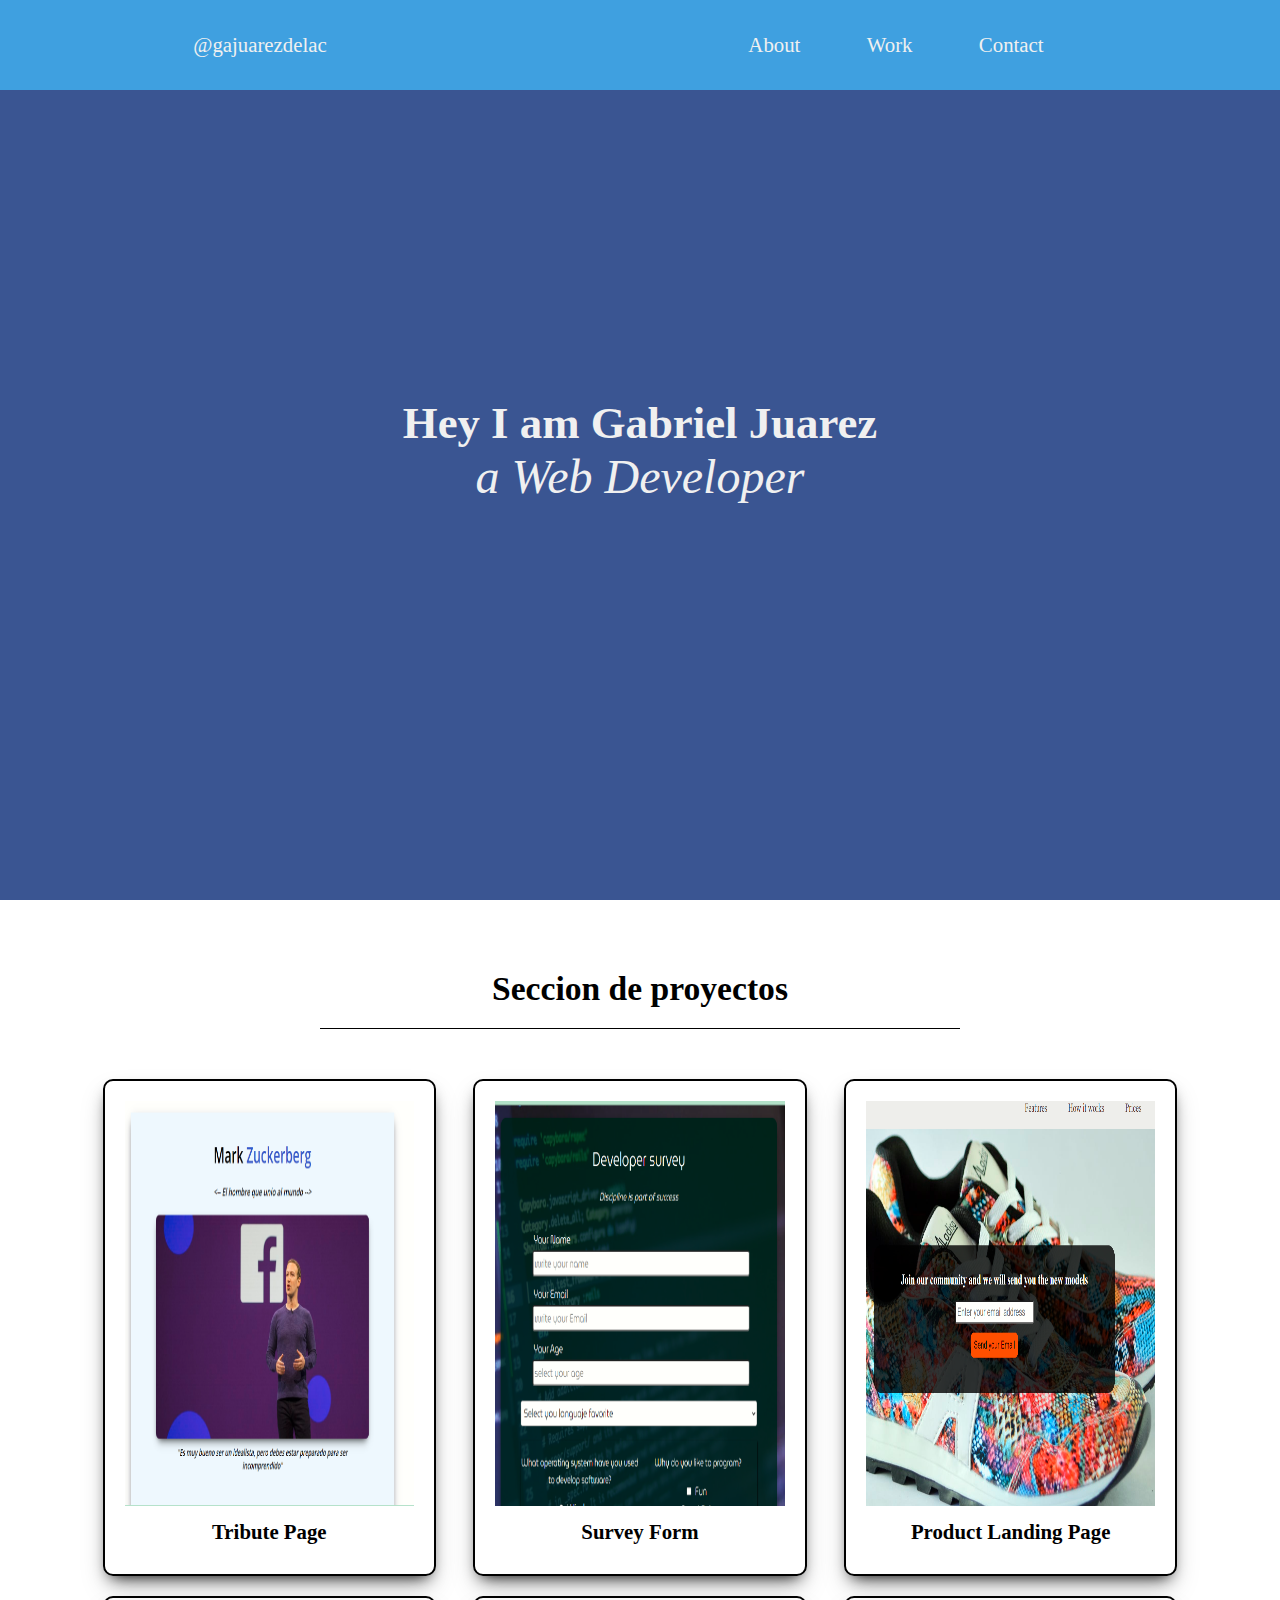
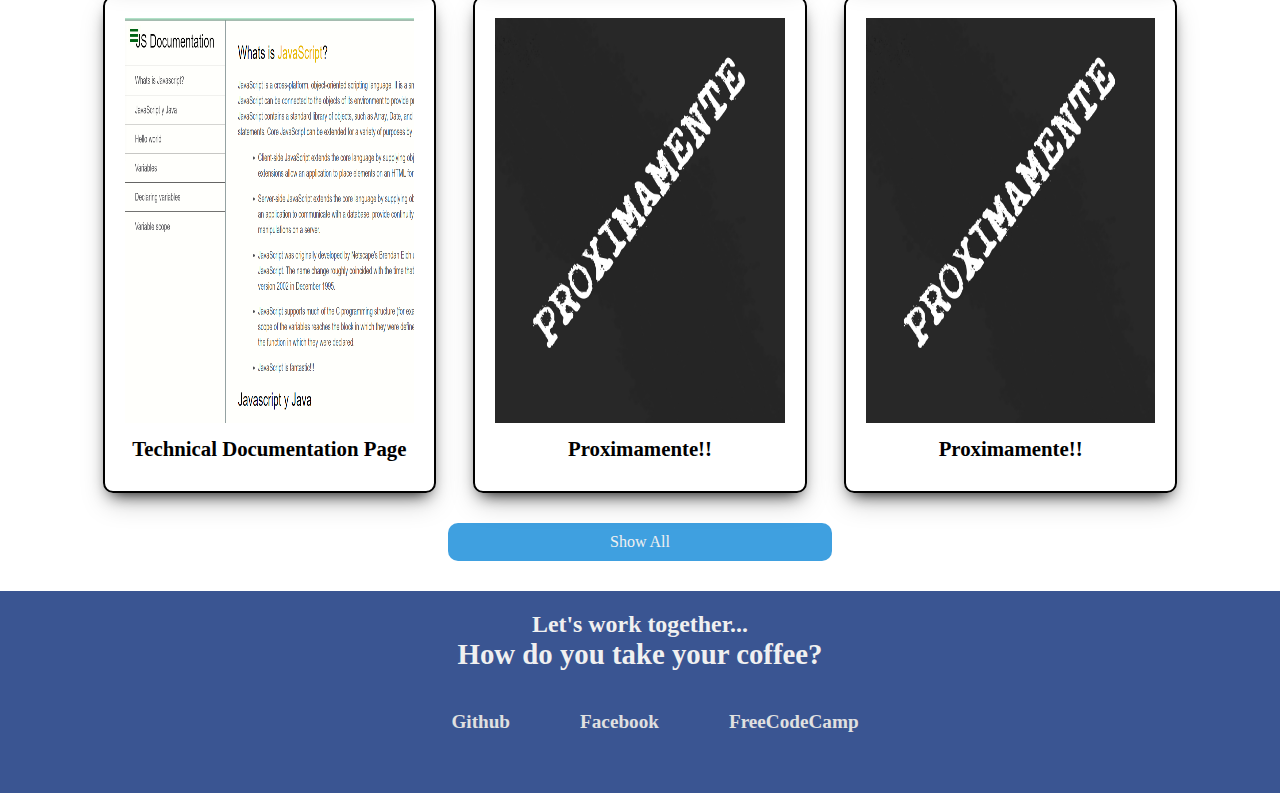
==== index.html @ ee3f80fa "Proyectos realizados en la plataforma FreeCodeCamp" ====
<!DOCTYPE html>
<html lang="en">
<head>
    <meta charset="UTF-8">
    <meta name="viewport" content="width=device-width, initial-scale=1.0">
    <title>FreeCodeCamp Projects || 2020</title>
    <link rel="stylesheet" href="./css/personal_page.css">
</head>
<body>

    <header>
        
      <p id="logo-title">@gajuarezdelac</p>

        <nav id="navbar">
            <ul>
                <li><a href="#welcome-section" class="nav-link" id="select">About</a></li>
                <li><a href="#projects" class="nav-link">Work</a></li>
                <li><a href="#contact" class="nav-link">Contact</a></li>
            </ul>
          </nav>
      </header>

      <div id="welcome-section" class="banner">
          <h1>Hey I am Gabriel Juarez</h1>
          <h3>a Web Developer</h3>
      </div>

       <section id="out"><h2>Seccion de proyectos</h2></section>

      <section id="projects" class="projects-section">

        <div class="card-project">
            <a href="tribute.html" target="_blank">
                <div id="img-project"><img src="./img/tribute.png" alt="img-project"></div>
                 <div class="project-title"><p>Tribute Page</p></div>
            </a> 
        </div>

        <div class="card-project">
            <a href="survey_form.html" target="_blank">
                <div id="img-project"><img src="./img/survey.png" alt="img-project"></div>
                 <div class="project-title"><p>Survey Form</p></div>
            </a> 
        </div>
        
        <div class="card-project">
            <a href="product_page.html" target="_blank">
                <div id="img-project"><img src="./img/product.png" alt="img-project"></div>
                 <div class="project-title"><p>Product Landing Page</p></div>
            </a> 
        </div>

        <div class="card-project">
            <a href="documentation_page.html" target="_blank">
                <div id="img-project"><img src="./img/docum.png" alt="img-project"></div>
                 <div class="project-tile project-title"><p>Technical Documentation Page</p></div>
                 <!-- Project-tile????????? Que passo FreeCodeCamp? -->
            </a> 
        </div>

        <div class="card-project">
            <a href="#" target="_blank">
                <div id="img-project"><img src="./img/prox.jpg" alt="img-project"></div>
                 <div class="project-title"><p>Proximamente!!</p></div>
            </a> 
        </div>

        <div class="card-project">
            <a href="#" target="_blank">
                <div id="img-project"><img src="./img/prox.jpg" alt="img-project"></div>
                 <div class="project-title"><p>Proximamente!!</p></div>
            </a> 
        </div>

    </section>
      
      <div id="btn"><a href="#">Show All</a></div>


      <section id="contact">
          <div class="title-contact"><h5>Let's work together...</h5></div>
          <p>How do you take your coffee?</p>

          <div class="icons">
              <ul>
                  <li><a href="https://github.com/Gabriel-22-01-2000" id="profile-link" target="_blank"><img src="https://image.flaticon.com/icons/svg/2111/2111374.svg" alt="">Github</a></li>
                  <li><a href="#" id="profile-link" target="_blank"><img src="https://image.flaticon.com/icons/svg/1384/1384053.svg" alt="">Facebook</a></li>
                  <li><a href="#" id="profile-link" target="_blank"><img src="https://image.flaticon.com/icons/svg/3108/3108185.svg" alt="">FreeCodeCamp</a></li>
              </ul>
          </div>
      </section>
  


  <script src="https://cdn.freecodecamp.org/testable-projects-fcc/v1/bundle.js"></script>
</body>
</html>
---- css/personal_page.css ----
*{
    margin: 0px;
    padding: 0px;
    box-sizing: border-box;
}

:root{
    --main-white: #f0f0f0;
    --main-blue-light: #3fa0e0;
    --main-blue: #3a5592;
    --main-orange: #c77267;
}

a{text-decoration: none;}
li{list-style: none;}

header {
    max-width: 100%;
    width: 100%;
    height: 10vh;
    padding: 4px;
    background-color: var(--main-blue-light);
    color: var(--main-white);
    position: fixed;
    top: 0;
    font-size: 1.3em;
    font-weight: thin;

    display: flex;
    justify-content: space-around;
    align-items: center;
  }
  
  header nav{
    width: 30%;
    box-sizing: border-box;
    }

    header #navbar ul{
        display: flex;
        justify-content: space-around;
        padding: 10px;
    } 
    
    header #navbar ul li:hover{border-bottom: solid 1px rgb(0, 0, 0);}
    header #navbar ul a{ color:var(--main-white)} 
    header #navbar ul a:hover{ color: black;}
  

    #welcome-section {
        display: flex;
        flex-direction: column;
        justify-content: center;
        align-items: center;
        width: 100%;
        height: 100vh;/*!important*/
        background-color: var(--main-blue);
      }
   #welcome-section h1{
      font-size: 2.8em;
      color: var(--main-white);
    }

   
    #welcome-section h3 {
    font-size: 3rem;
    font-weight: 200;
    font-style: italic;
    color: var(--main-white);
    }

    .card-project .project-title{font-weight: bold; color: black;font-size: 1.3em;margin: 10px auto;}
    #out{
        width: 50%;
        margin: auto;
        text-align: center;
        margin-top: 30px;
        margin-bottom: 20px;
        padding: 40px 0px 20px 0px;
        font-size: 1.4em;
        border-bottom: 1px solid black;
    }

    #projects{
        width: 90%;
        margin: 0 auto;
        padding: 20px;

        display: flex;
        justify-content: space-around;
        align-items: center;
        flex-wrap: wrap;
    }

    #projects .card-project{
    width:30%;
    padding: 20px;
    margin: 10px;
    text-align: center;
    border-style:solid;
    border-width: 2px;
    border-radius: 10px;
    box-shadow: 0 13px 27px -5px rgba(0, 0, 0, 0.25),0 8px 16px -8px;    
    
    display: flex;
    flex-direction: column;
    justify-content: space-around;
    }

    #btn{
        width: 30%;
        margin: 0 auto;
        text-align: center;
        background-color:var(--main-blue-light);
        padding: 10px 20px;
        border-radius: 10px;
        transition: all 1s;
    }
    #btn a{color: var(--main-white);}
    #btn:hover{background-color:var(--main-blue);}
    

    #projects .card-project img{width: 100%; height:45vh;}
    #contact{padding: 20px;margin-top: 30px;background-color: var(--main-blue);}
    #contact p,.title-contact{font-size: 1.8em;font-weight: bold;text-align: center; color: var(--main-white);}
    #contact ul{ display: flex; justify-content: center;margin: 20px; padding: 20px;}
    #contact ul li a{color: rgb(224, 224, 224);font-size: 1.2em;font-weight: bold; margin: auto 20px;} 
    #contact ul li a img{width: 50px; padding: 0px 5px;margin: 0px 10px;transition: transform 0.3s ease-out;}
    #contact ul li a img:hover{transform: translateY(8px);}
   

  
    
  @media screen and (max-width:1000px){
   
    header{
        width: 100%;
        display: flex;
        flex-direction: column;
        height: 20vh;
        justify-content: flex-start;
    }  
    header p{
        width: 100%;
        text-align: center;
        margin-bottom: 3px;
    } 
  header #navbar ul{
    display: flex;
    flex-direction: column;
    justify-content: center;
    align-items: center;
    padding: 10px;
} 
#welcome-section h3 {font-size: 1.4em;}
#welcome-section h1{font-size: 1.5em;}

header #navbar ul li a{font-size: 1.0em;}

#projects{
    flex-direction: column;
  }
  #projects .card-project{
   margin: 20px 0px;
   width: 100%;  
}
}
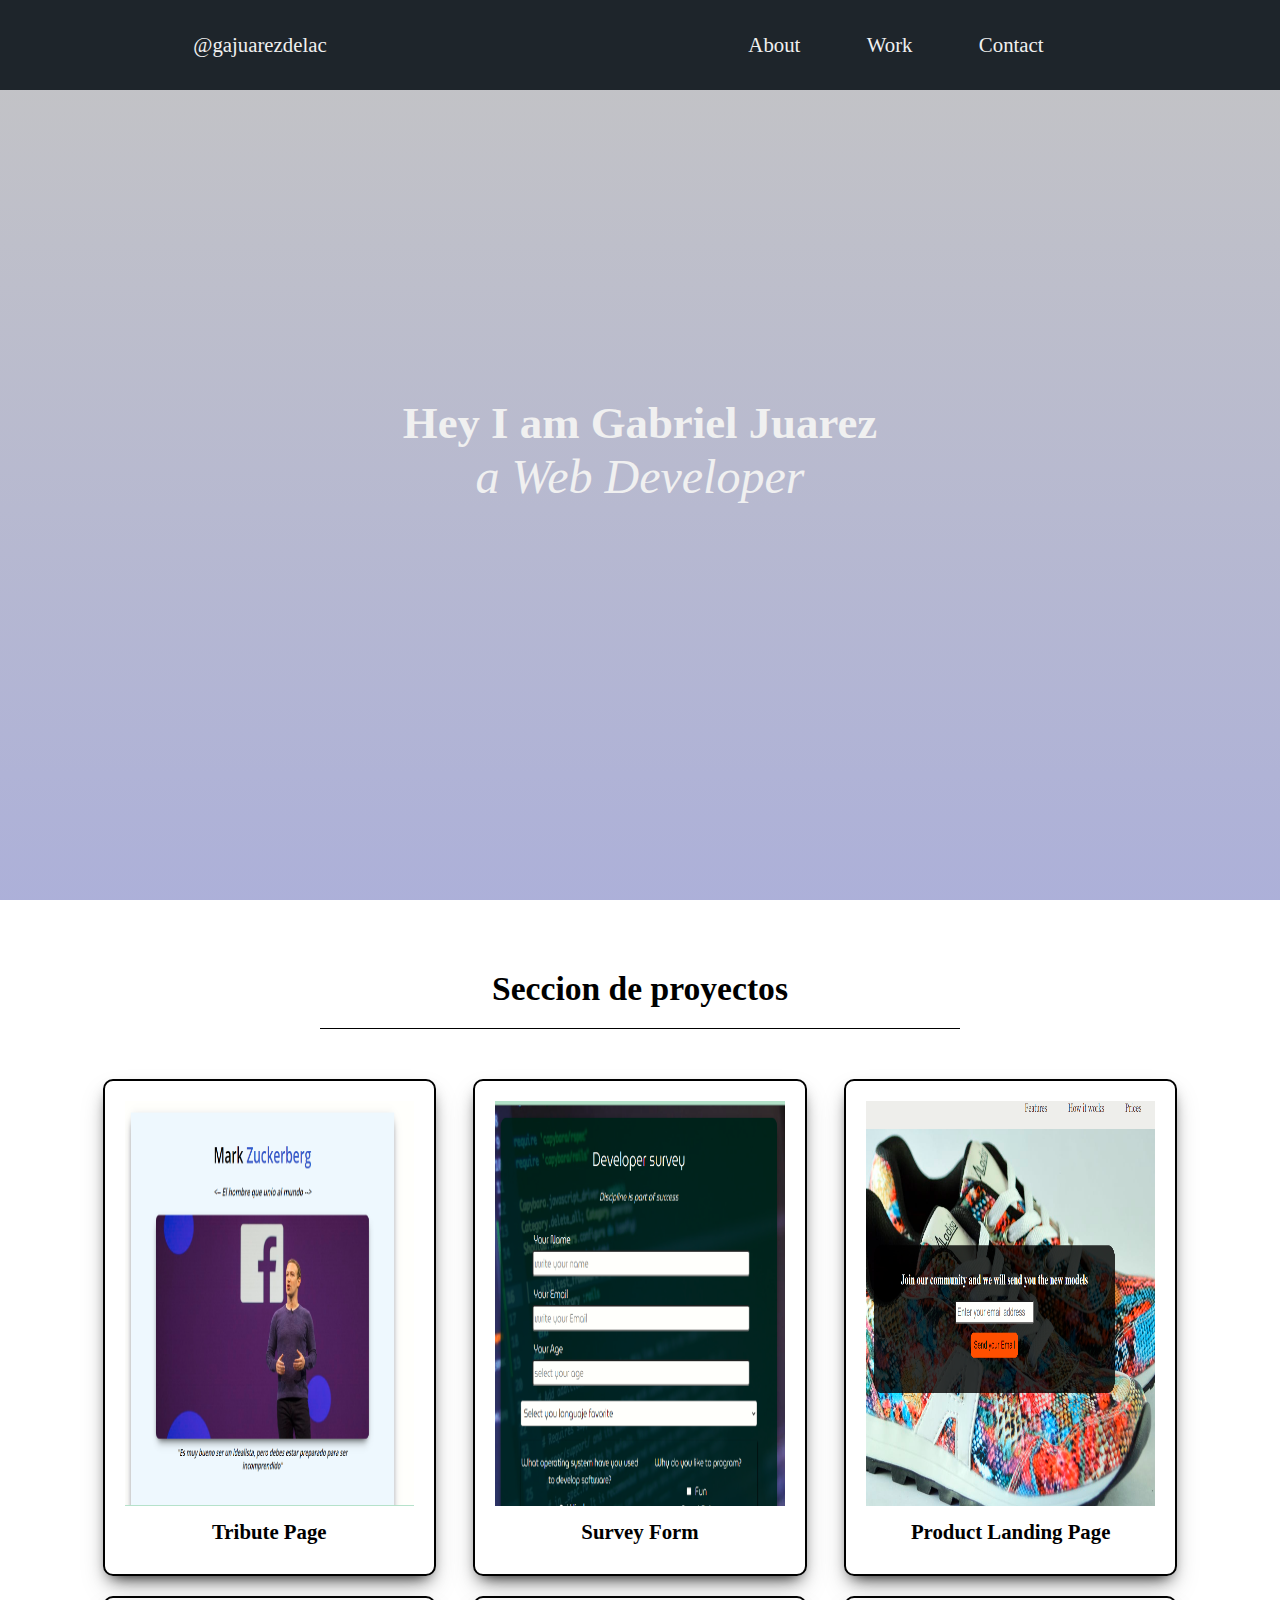
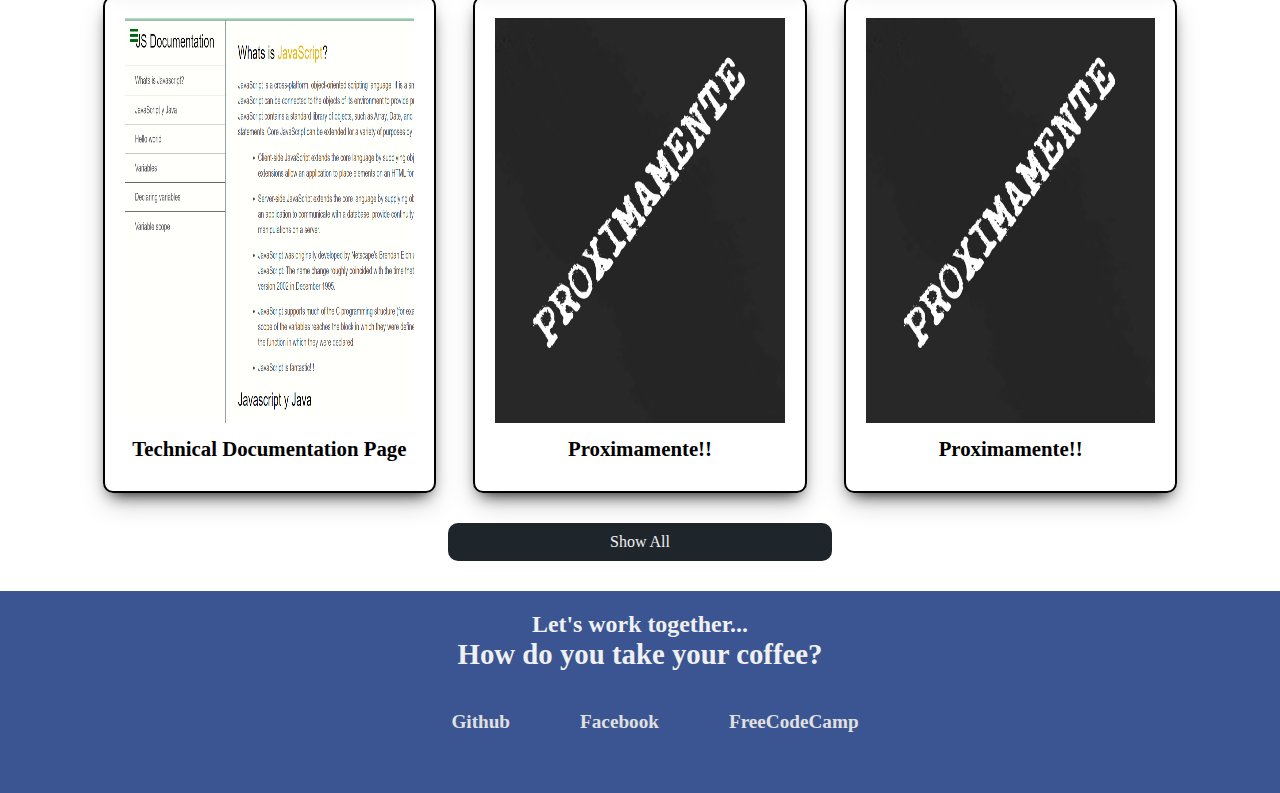
==== commit c06bf4ff: "Ajustes" ====
--- a/index.html
+++ b/index.html
@@ -8,8 +8,7 @@
 </head>
 <body>
 
-    <header>
-        
+    <header>    
       <p id="logo-title">@gajuarezdelac</p>
 
         <nav id="navbar">
@@ -20,11 +19,12 @@
             </ul>
           </nav>
       </header>
-
+      <div class="img-welcome">
       <div id="welcome-section" class="banner">
           <h1>Hey I am Gabriel Juarez</h1>
           <h3>a Web Developer</h3>
       </div>
+    </div>
 
        <section id="out"><h2>Seccion de proyectos</h2></section>
 
--- a/css/personal_page.css
+++ b/css/personal_page.css
@@ -6,7 +6,7 @@
 
 :root{
     --main-white: #f0f0f0;
-    --main-blue-light: #3fa0e0;
+    --main-blue-light: #1e252b;
     --main-blue: #3a5592;
     --main-orange: #c77267;
 }
@@ -44,9 +44,14 @@
     
     header #navbar ul li:hover{border-bottom: solid 1px rgb(0, 0, 0);}
     header #navbar ul a{ color:var(--main-white)} 
-    header #navbar ul a:hover{ color: black;}
+    header #navbar ul a:hover{ color: rgb(164, 166, 170);}
   
-
+    .img-welcome{background-image:url(https://images.pexels.com/photos/270348/pexels-photo-270348.jpeg?auto=compress&cs=tinysrgb&dpr=2&h=650&w=940); 
+        background-size:cover; 
+        background-repeat: no-repeat;
+        background-position: center;
+        background-attachment: fixed;
+    }
     #welcome-section {
         display: flex;
         flex-direction: column;
@@ -54,7 +59,8 @@
         align-items: center;
         width: 100%;
         height: 100vh;/*!important*/
-        background-color: var(--main-blue);
+        background: linear-gradient(rgba(61, 61, 61, 0.3), rgba(91, 98, 179, 0.5));
+        
       }
    #welcome-section h1{
       font-size: 2.8em;
